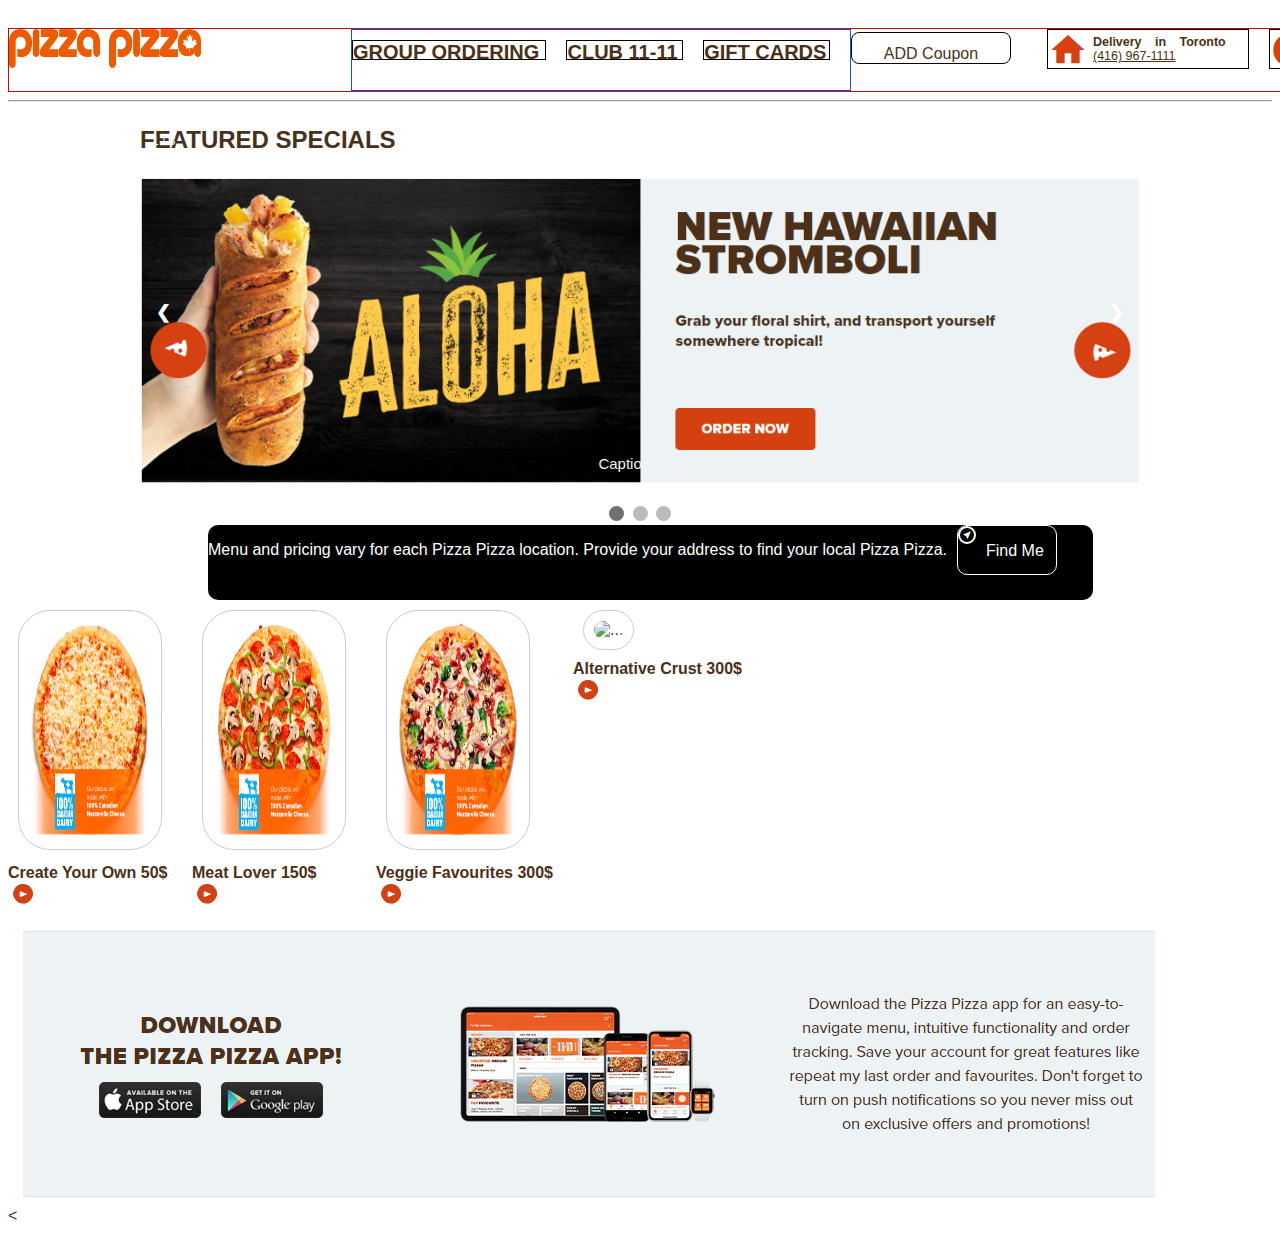
==== index.html @ 06da3849 "29/05" ====
<!DOCTYPE html>
<html lang="en">

<head>
    <title>Pizza Pizza | Projet Final</title>
    <link rel="icon" type="image/x-icon" href="ImagesExtra/favicon.png">
    <link href="https://fonts.googleapis.com/icon?family=Material+Icons" rel="stylesheet" />
    <link rel="stylesheet" href="style.css">
</head>

<body>
    <header>
        <div id="francais">Français</div>
        <!--début de top milieu -->
        <div id="topmilieu">
            <div class="logo">
                <img src="Images/Pizza.png" alt="pizza">
            </div>
            <div id="spans">
                <a id="spangroup" href="2index.html">GROUP ORDERING</a>
                <a id="spanclub" href="">CLUB 11-11</a>
                <a id="spangift" href="">GIFT CARDS</a>
            </div>
            <span id="AddCoupon">ADD Coupon</span>
            <div id="totaldelivery">
                <i class="material-icons home">home
                </i>
                <div id="btn-address">
                    <a id="address" href="">Delivery in Toronto</a>
                    <a id="cellnumber" href="">(416) 967-1111</a>
                </div>
            </div>

            <div id="totalsignin">
                <i class="material-icons account_circle
">account_circle
                </i>
                <div class=" btn-group">
                    <a id="signin" href="/user/sign-in">Sign In</a>
                    <a id="createaccount" href="/user/sign-up">Create Account</a>
                </div>
            </div>
        </div>
        <!--fin de topmilieu  -->

    </header>
    <hr>

    <!--Section slide show ( Code inspirer par https://www.w3schools.com/howto/howto_js_slideshow.asp)  -->
    <div class="slideshow-container">
        <h3 id="hspecial">FEATURED SPECIALS
        </h3>
        <!-- Full-width images with number and caption text -->
        <div class="mySlides fade">
            <div class="numbertext">1 / 3</div>
            <img src="ImagesSlideShow/SlideShowImage1.PNG" style="width:100%">
            <div class="text">Caption Text</div>
        </div>

        <div class="mySlides fade">
            <div class="numbertext">2 / 3</div>
            <img src="ImagesSlideShow/SlideShowImage2.PNG" style="width:100%">
            <div class="text">Caption Two</div>
        </div>

        <div class="mySlides fade">
            <div class="numbertext">3 / 3</div>
            <img src="ImagesSlideShow/SlideShowImage3.PNG" style="width:100%">
            <div class="text">Caption Three</div>
        </div>
        <div class="mySlides fade">
            <div class="numbertext">3 / 3</div>
            <img src="ImagesSlideShow/SlideShowImage4.PNG" style="width:100%">
            <div class="text">Caption Three</div>
        </div>
        <!-- Next and previous buttons -->
        <a class="prev" onclick="plusSlides(-1)">&#10094;</a>
        <a class="next" onclick="plusSlides(1)">&#10095;</a>
    </div>
    <br>

    <!-- The dots/circles -->
    <div style="text-align:center">
        <span class="dot" onclick="currentSlide(1)"></span>
        <span class="dot" onclick="currentSlide(2)"></span>
        <span class="dot" onclick="currentSlide(3)"></span>
    </div>

    <!-- SlideShow fini ici  -->
    <div id="blackmsgbox">
        <p id = "msgmenu">Menu and pricing vary for each Pizza Pizza location. Provide your address to find your local Pizza Pizza.</p>
        <div id="findlocal"">  
            <i class=" material-icons near_me">near_me</i>
            <p id = "pfind">Find Me</p>
        </div>

    </div>
    <div id="items-container">
        <div class="items">
        </div>
    </div>
    <!-- Les Items view ici-->
    <div id="Menu">
        <div id="Menu1">
            <p id="MenuTitle"> </p>
        </div>
        <div id="Menu2"> </div>
    </div>
    <!--Ici  -->
    <div class="imageTopFooder">
        <img src="ImagesExtra/topfooter.PNG" alt="tpf">
    </div>
</body>
<script src="script.js"></script>
<script>
    document.addEventListener('DOMContentLoaded', function () {
        initItem(); // Appele la focution ici
    });
</script>

</html>
<
---- style.css ----
* {
  font-family: Avram, sans-serif;
  color: #4c3017;
}

body {
  font-family: Avram, sans-serif;
  color: #4c3017;
}

.logo img {
  width: 12em;
  height: 2.4em;
  margin-right: 150px;

}

.logo img:hover {
  cursor: pointer;
}

header {
  display: flex;
  flex-direction: column;
  width: 100%;
}

#francais {
  margin-left: 120em;
  margin-bottom: 0.5em;
  font-size: 0.78em;
  font-family: proxima-nova, sans-serif;
  font-weight: 400;
  color: #48311b;

}

#francais:hover {
  text-decoration: underline;
  cursor: pointer;
}

/*-----------------top milieu--------------------*/
#topmilieu {
  border: 1px solid #c10b0b;
  display: flex;
  flex-direction: row;
  width: 95em;
  height: 4em;
}

#spans {
  border: 1px solid #094ef1;
  display: flex;
  flex-direction: row;
  width: 25em;
  font-weight: 799;
  padding-top: 0.5em;
  text-transform: uppercase;
  text-decoration: none;
  font-size: 1.25em;

}

#spanclub {
  border: 1px solid #000000;
  width: 6em;
  margin-right: 1em;
  height: 1em;
  text-decoration: none;
}

#spangift {
  border: 1px solid #000000;
  width: 6.52em;
  margin-right: 1em;
  height: 1em;
  text-decoration: none;
}

#spangroup {
  border: 1px solid #000000;
  width: 10em;
  margin-right: 1em;
  height: 1em;
  text-decoration: none;
}

#divbtn {
  display: flex;
  flex-direction: row;

}

#AddCoupon {
  text-align: center;
  border: 1px solid #000000;
  background-color: white;
  width: 10em;
  height: 2em;
  padding: 0.7em 0.5em;
  border-radius: 0.5em;
  font-family: Avram, sans-serif;
  color: #4c3017;
  margin-right: 1em;
  margin-top: 0.2em;
  margin-bottom: 1.5em;
}

#AddCoupon:hover {
  background-color:
    #d84414;
  color: white;
  cursor: pointer;
}

.btn-group {
  display: flex;
  flex-direction: column;
  height: 50px;
  width: 110px;
}

#totalsignin {
  display: flex;
  flex-direction: row;
  border: 1px solid #000000;
  height: 40px;
  margin-left: 20px;
}

.material-icons {
  font-size: 2.5em;
  color: #d54110;
}

#btn-address {
  display: flex;
  flex-direction: column;
  height: 50px;
  width: 160px;
  text-decoration: none;
  overflow: hidden;
  text-overflow: ellipsis;
  white-space: nowrap;
  font-size: 0.78em;
  padding: 5px;

}

#totaldelivery {
  display: flex;
  flex-direction: row;
  border: 1px solid #000000;
  height: 40px;
  margin-left: 20px;
}

#address {
  font-weight: 800;
  text-decoration: none;
  word-spacing: 10px;

}


#signin {
  font-size: 0.78em;
  text-decoration: none;
  font-weight: 800;
  background-color: white;
  border: none;

}

#createaccount {
  width: 12em;
  text-decoration: none;
  font-size: 0.9em;
  background-color: white;
  border: none;
}

#signin,
#createaccount,
#address,
#cellnumber:hover {
  cursor: pointer;

}

/*------------------fin topmilieu -------------------------*/

#hspecial {
  font-family: proxima-nova, sans-serif;
  font-weight: 800;
  text-transform: uppercase;
  color: #48311b;
  font-size: 1.5em;
}

#blackmsgbox {
  background-color: black;
  border-radius: 10px;
  display: flex;
  flex-direction: row;
  width: 70%;
  height: 75px;
  margin-left: 200px;
  
}

#findlocal {
  margin-left: 10px;
  display: flex;
  flex-direction: row;
  border: 1px solid #ffffff;
  border-radius: 10px;
  height: 50px;
  width: 100px;
}

#blackmsgbox p {
  color: white;
  transition: opacity .15s linear;
}

#pfind {
  margin-left: 10px;
}

.material-icons.near_me {
  color: white;
  border: 2px solid white;
  border-radius: 50%;
  font-size: 10px;
  width: 18px;
  height: 18px;
  display: inline-flex; /* Display as inline-flex to only take up the space it needs */
  align-items: center; /* Center the icon vertically */
  justify-content: center; /* Center the icon horizontally */
}

/* Debut du code css pour le slideshow  */
* {
  box-sizing: border-box
}

/* Slideshow container */
.slideshow-container {
  max-width: 1000px;
  position: relative;
  margin: auto;
}

/* Hide the images by default */
.mySlides {
  display: none;
}

/* Next & previous buttons */
.prev,
.next {
  cursor: pointer;
  position: absolute;
  top: 50%;
  width: auto;
  margin-top: -22px;
  padding: 16px;
  color: white;
  font-weight: bold;
  font-size: 18px;
  transition: 0.6s ease;
  border-radius: 0 3px 3px 0;
  user-select: none;
}

/* Position the "next button" to the right */
.next {
  right: 0;
  border-radius: 3px 0 0 3px;
}

/* On hover, add a black background color with a little bit see-through */
.prev:hover,
.next:hover {
  background-color: rgba(0, 0, 0, 0.8);
}

/* Caption text */
.text {
  color: #f2f2f2;
  font-size: 15px;
  padding: 8px 12px;
  position: absolute;
  bottom: 8px;
  width: 100%;
  text-align: center;
}

/* Number text (1/3 etc) */
.numbertext {
  color: #f2f2f2;
  font-size: 12px;
  padding: 8px 12px;
  position: absolute;
  top: 0;
}

/* The dots/bullets/indicators */
.dot {
  cursor: pointer;
  height: 15px;
  width: 15px;
  margin: 0 2px;
  background-color: #bbb;
  border-radius: 50%;
  display: inline-block;
  transition: background-color 0.6s ease;
}

.active,
.dot:hover {
  background-color: #717171;
}

/* Fading animation */
.fade {
  animation-name: fade;
  animation-duration: 1.5s;
}

@keyframes fade {
  from {
    opacity: .4
  }

  to {
    opacity: 1
  }
}

/*  Fin du code css pour le slideshow */


/* Css pour le menu images  */
/* Sequoya pas fini touche pas */
.imageTopff,
.item-list {
  display: flex;
  flex-direction: row;
  flex-wrap: wrap;
  justify-content: center;
}

/* 
 .item-Afficher {
   margin: 10px;
   padding: 10px;
   border: 1px solid #ccc;
   width: 15em;
   height: 20em;
    border-radius: 2em;
 } */
.card-img-top {
  margin: 10px;
  padding: 10px;
  border: 1px solid #ccc;
  width: 9em;
  height: 15em;
  border-radius: 2em;
}

.nom-prix-bouton {
  display: flex;
  flex-direction: column;
  justify-content: space-between;
  height: 100%;
}

.cart-h4 {
  margin: 0;
}

.AjouterAuPanier {
  background-color: #4CAF50;
  /* vert */
  border: none;
  color: white;
  padding: 8px 16px;
  text-align: center;
  text-decoration: none;
  display: inline-block;
  font-size: 16px;
  margin: 4px 2px;
  cursor: pointer;
}

.items-container {
  display: flex;
  flex-direction: row;
  width: 80%;
  height: 30em;
  background-color: #b4b4ee;
}

.item-Afficher {
  display: inline-block;
  /* Display items in a row */
  vertical-align: top;
  /* Align items at the top */
  margin-right: 20px;
  /* Add some margin between items */
}

.BtnAjouter {
  width: 30px;
  /* Adjust the width as needed */
  height: auto;
  /* Maintain aspect ratio */
  cursor: pointer;
}

/* Fin du code pour les menuImages  */
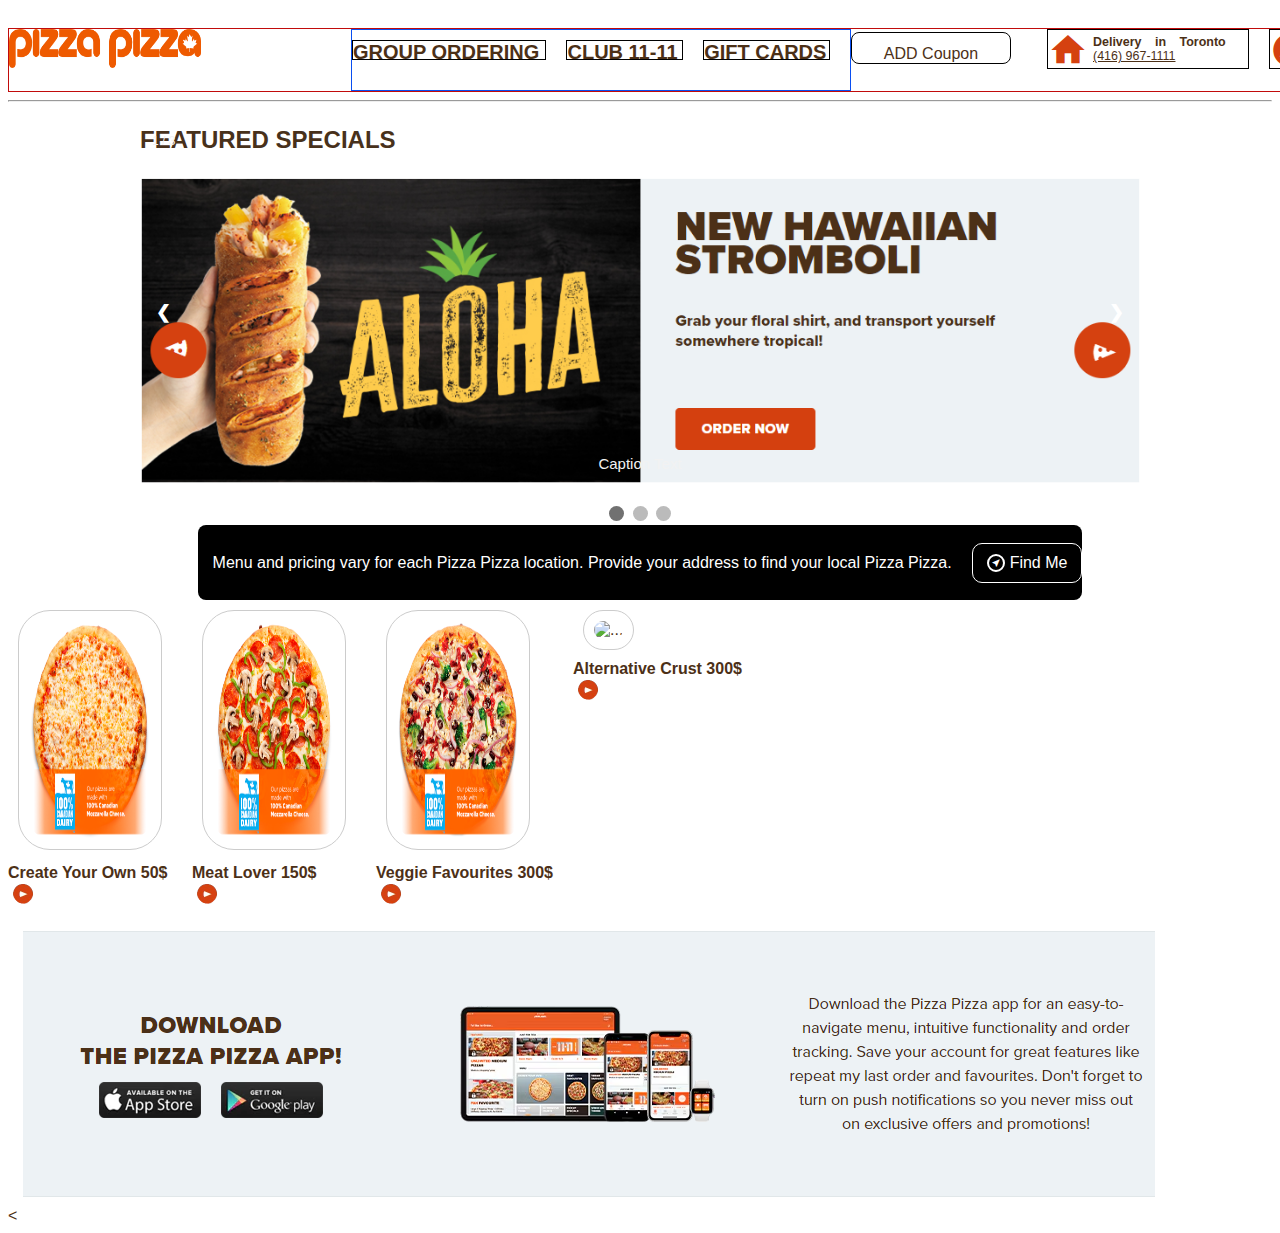
==== commit 735a972d: "30/05" ====
--- a/index.html
+++ b/index.html
@@ -19,12 +19,12 @@
             <div id="spans">
                 <a id="spangroup" href="2index.html">GROUP ORDERING</a>
                 <a id="spanclub" href="">CLUB 11-11</a>
-                <a id="spangift" href="">GIFT CARDS</a>
+                <a id="spangift" href="2index.html">GIFT CARDS</a>
             </div>
             <span id="AddCoupon">ADD Coupon</span>
             <div id="totaldelivery">
-                <i class="material-icons home">home
-                </i>
+                <a class="material-icons home" href="">home
+                </a>
                 <div id="btn-address">
                     <a id="address" href="">Delivery in Toronto</a>
                     <a id="cellnumber" href="">(416) 967-1111</a>
@@ -88,13 +88,15 @@
 
     <!-- SlideShow fini ici  -->
     <div id="blackmsgbox">
-        <p id = "msgmenu">Menu and pricing vary for each Pizza Pizza location. Provide your address to find your local Pizza Pizza.</p>
+        <p id="msgmenu">Menu and pricing vary for each Pizza Pizza location. Provide your address to find your local
+            Pizza Pizza.</p>
         <div id="findlocal"">  
             <i class=" material-icons near_me">near_me</i>
-            <p id = "pfind">Find Me</p>
+            <p id="pfind">Find Me</p>
         </div>
 
     </div>
+    <!-- Les Items view ici-->
     <div id="items-container">
         <div class="items">
         </div>
--- a/style.css
+++ b/style.css
@@ -134,6 +134,12 @@
   color: #d54110;
 }
 
+.material-icons.home {
+  font-size: 2.5em;
+  color: #d54110;
+  text-decoration: none;
+}
+
 #btn-address {
   display: flex;
   flex-direction: column;
@@ -201,34 +207,52 @@
 
 #blackmsgbox {
   background-color: black;
-  border-radius: 10px;
-  display: flex;
-  flex-direction: row;
+  border-radius: 8px;
+  display: flex;
+  justify-content: flex-start; 
+  align-items: center; 
   width: 70%;
   height: 75px;
-  margin-left: 200px;
-  
+  margin: 0 auto; 
+}
+
+#msgmenu {
+  text-align: left; 
+  margin-left: 15px; 
+
 }
 
 #findlocal {
-  margin-left: 10px;
-  display: flex;
-  flex-direction: row;
+  display: flex;
+  align-items: center;
   border: 1px solid #ffffff;
   border-radius: 10px;
-  height: 50px;
-  width: 100px;
-}
-
+  height: 40px;
+  width: 110px;
+   margin-left: 20px;
+  padding: 5px;
+  transition: background-color 0.3s; 
+}
 #blackmsgbox p {
   color: white;
-  transition: opacity .15s linear;
 }
 
 #pfind {
-  margin-left: 10px;
-}
-
+  margin-left: 5px;
+}
+
+#findlocal:hover {
+  cursor: pointer;
+  background-color: white; /* Change background color to white on hover */
+}
+
+#findlocal:hover #pfind {
+  color: black; 
+}
+#findlocal:hover .material-icons {
+  color: black; 
+   border: 2px solid black;
+}
 .material-icons.near_me {
   color: white;
   border: 2px solid white;
@@ -236,9 +260,10 @@
   font-size: 10px;
   width: 18px;
   height: 18px;
-  display: inline-flex; /* Display as inline-flex to only take up the space it needs */
-  align-items: center; /* Center the icon vertically */
-  justify-content: center; /* Center the icon horizontally */
+  display: inline-flex;
+  align-items: center;
+  justify-content: center;
+margin-left: 9px;
 }
 
 /* Debut du code css pour le slideshow  */
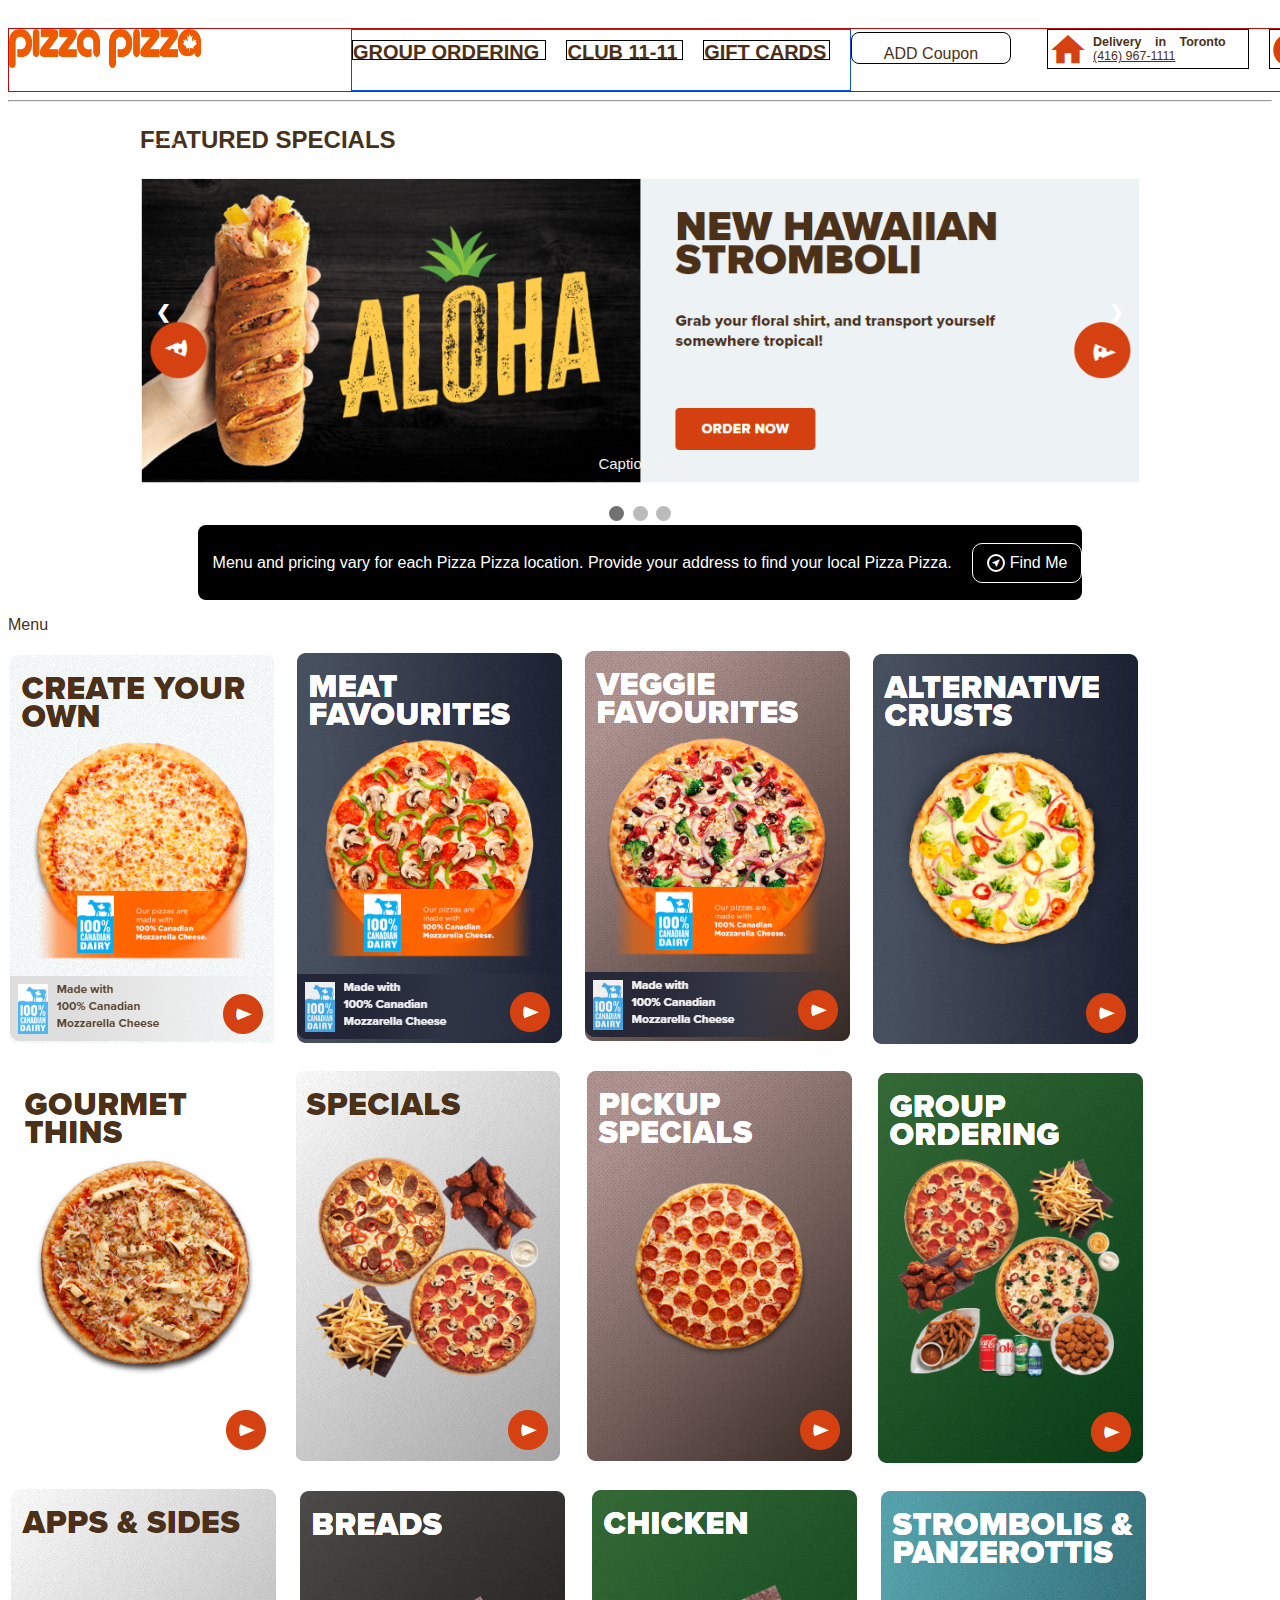
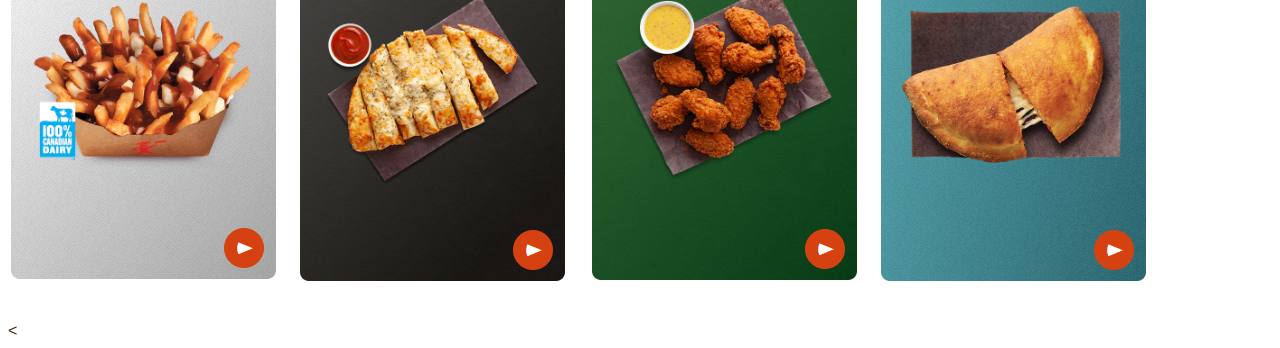
==== commit ae6b6c14: "31/05" ====
--- a/index.html
+++ b/index.html
@@ -17,9 +17,9 @@
                 <img src="Images/Pizza.png" alt="pizza">
             </div>
             <div id="spans">
-                <a id="spangroup" href="2index.html">GROUP ORDERING</a>
-                <a id="spanclub" href="">CLUB 11-11</a>
-                <a id="spangift" href="2index.html">GIFT CARDS</a>
+                <a id="spangroup" href="index.html">GROUP ORDERING</a>
+                <a id="spanclub" href="ClubIndex.html">CLUB 11-11</a>
+                <a id="spangift" href="giftindex.html">GIFT CARDS</a>
             </div>
             <span id="AddCoupon">ADD Coupon</span>
             <div id="totaldelivery">
@@ -98,6 +98,7 @@
     </div>
     <!-- Les Items view ici-->
     <div id="items-container">
+        <p id = "MenuTitle" > Menu </p>
         <div class="items">
         </div>
     </div>
@@ -109,9 +110,6 @@
         <div id="Menu2"> </div>
     </div>
     <!--Ici  -->
-    <div class="imageTopFooder">
-        <img src="ImagesExtra/topfooter.PNG" alt="tpf">
-    </div>
 </body>
 <script src="script.js"></script>
 <script>
--- a/style.css
+++ b/style.css
@@ -378,22 +378,24 @@
   justify-content: center;
 }
 
-/* 
+
  .item-Afficher {
-   margin: 10px;
+   left: 10em;
+   right: 10em;
+   /* margin: 10px;
    padding: 10px;
    border: 1px solid #ccc;
    width: 15em;
    height: 20em;
-    border-radius: 2em;
- } */
+    border-radius: 2em; */
+ }
 .card-img-top {
-  margin: 10px;
-  padding: 10px;
-  border: 1px solid #ccc;
-  width: 9em;
-  height: 15em;
-  border-radius: 2em;
+  margin: 1px;
+  /* padding: 10px; */
+  /* border: 1px solid #ccc; */
+  width: Auto;
+  height: Auto;
+  /* border-radius: 2em; */
 }
 
 .nom-prix-bouton {
@@ -422,11 +424,13 @@
 }
 
 .items-container {
+  margin-left: 2em;
+  align-items: center;
   display: flex;
   flex-direction: row;
   width: 80%;
   height: 30em;
-  background-color: #b4b4ee;
+  /* background-color: #b4b4ee; */
 }
 
 .item-Afficher {
@@ -439,7 +443,7 @@
 }
 
 .BtnAjouter {
-  width: 30px;
+  /* width: 30px; */
   /* Adjust the width as needed */
   height: auto;
   /* Maintain aspect ratio */
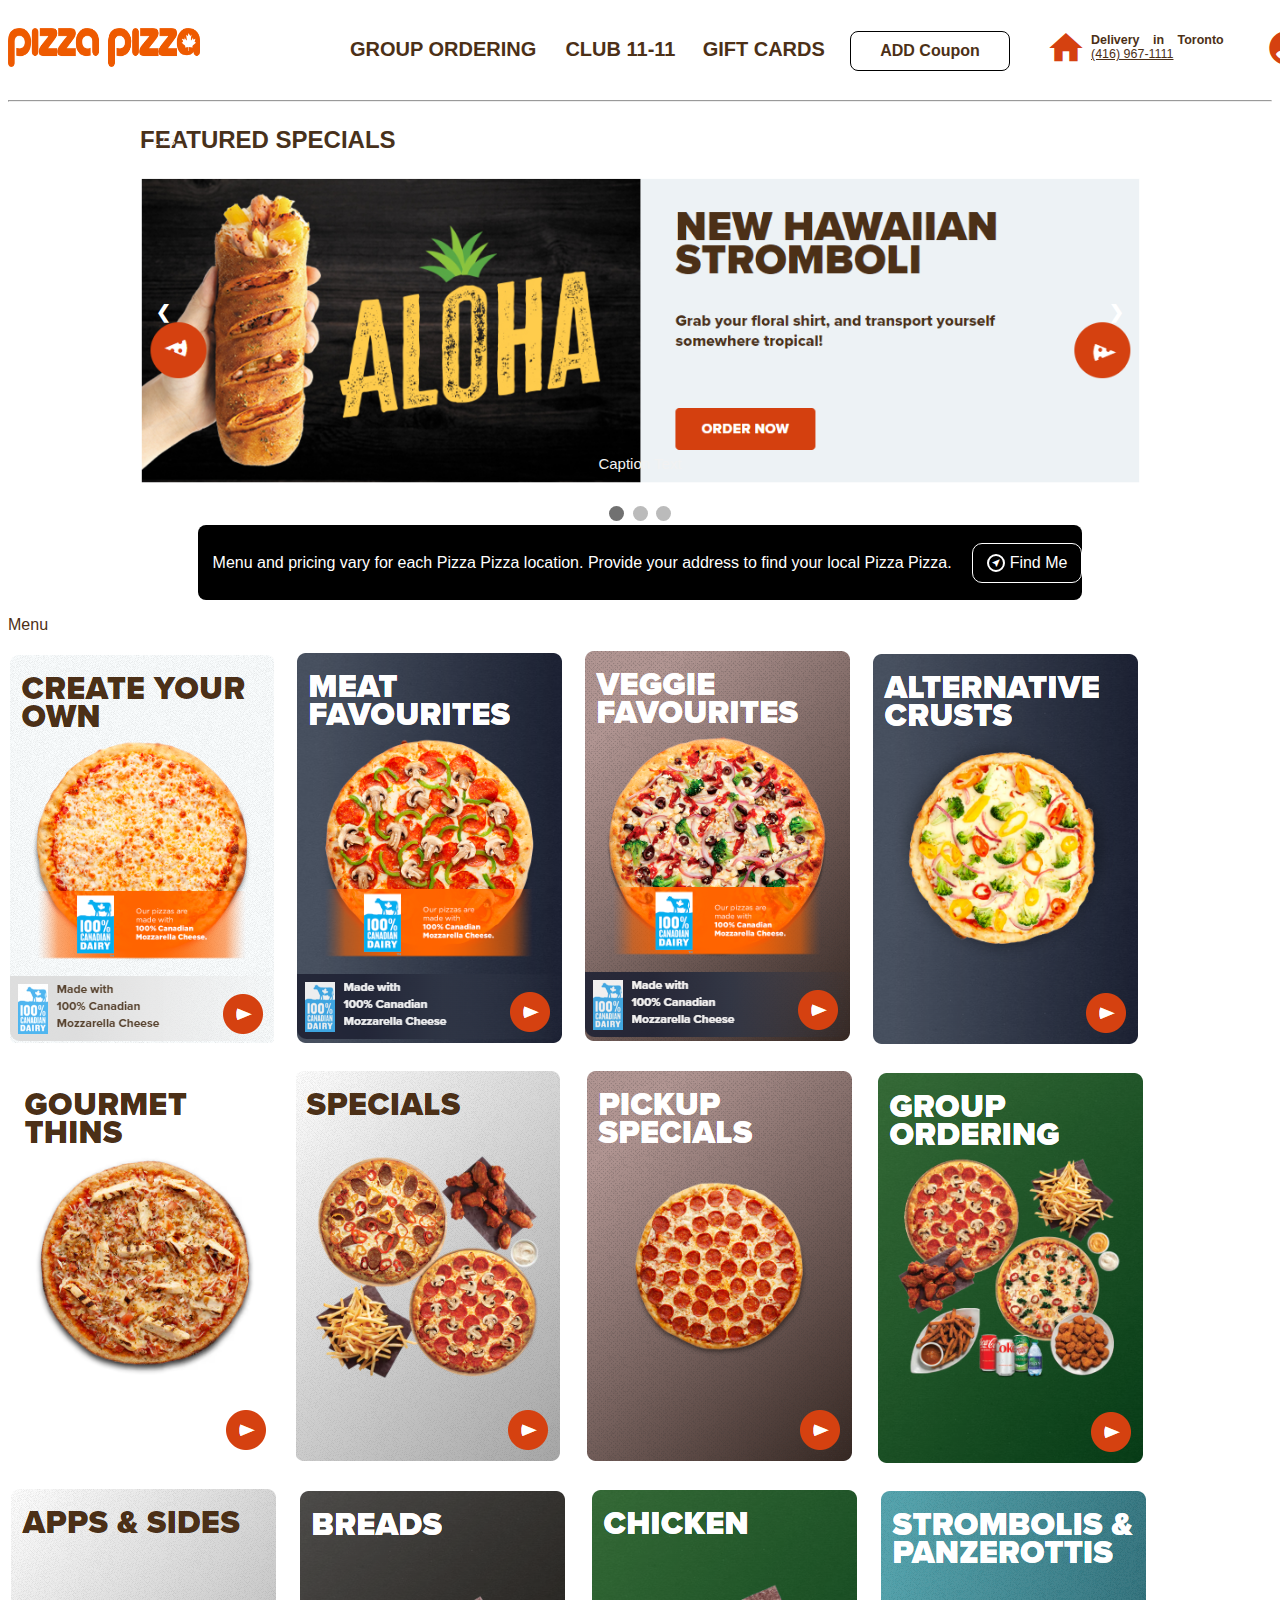
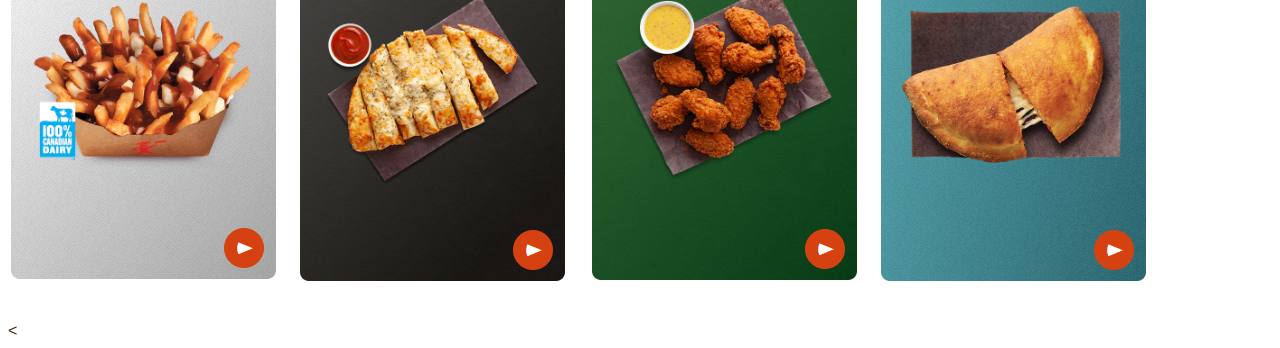
==== commit 37aa10b7: "04/06" ====
--- a/index.html
+++ b/index.html
@@ -22,6 +22,7 @@
                 <a id="spangift" href="giftindex.html">GIFT CARDS</a>
             </div>
             <span id="AddCoupon">ADD Coupon</span>
+
             <div id="totaldelivery">
                 <a class="material-icons home" href="">home
                 </a>
@@ -36,7 +37,7 @@
 ">account_circle
                 </i>
                 <div class=" btn-group">
-                    <a id="signin" href="/user/sign-in">Sign In</a>
+                    <a id="signin" href="signinindex.html">Sign In</a>
                     <a id="createaccount" href="/user/sign-up">Create Account</a>
                 </div>
             </div>
@@ -98,7 +99,7 @@
     </div>
     <!-- Les Items view ici-->
     <div id="items-container">
-        <p id = "MenuTitle" > Menu </p>
+        <p id="MenuTitle"> Menu </p>
         <div class="items">
         </div>
     </div>
--- a/style.css
+++ b/style.css
@@ -42,7 +42,6 @@
 
 /*-----------------top milieu--------------------*/
 #topmilieu {
-  border: 1px solid #c10b0b;
   display: flex;
   flex-direction: row;
   width: 95em;
@@ -50,7 +49,6 @@
 }
 
 #spans {
-  border: 1px solid #094ef1;
   display: flex;
   flex-direction: row;
   width: 25em;
@@ -63,7 +61,7 @@
 }
 
 #spanclub {
-  border: 1px solid #000000;
+
   width: 6em;
   margin-right: 1em;
   height: 1em;
@@ -71,7 +69,7 @@
 }
 
 #spangift {
-  border: 1px solid #000000;
+
   width: 6.52em;
   margin-right: 1em;
   height: 1em;
@@ -79,7 +77,7 @@
 }
 
 #spangroup {
-  border: 1px solid #000000;
+
   width: 10em;
   margin-right: 1em;
   height: 1em;
@@ -97,14 +95,15 @@
   border: 1px solid #000000;
   background-color: white;
   width: 10em;
-  height: 2em;
-  padding: 0.7em 0.5em;
+  height: 2.5em;
+  padding: 0.6em;
   border-radius: 0.5em;
   font-family: Avram, sans-serif;
   color: #4c3017;
   margin-right: 1em;
   margin-top: 0.2em;
   margin-bottom: 1.5em;
+  font-weight: 700;
 }
 
 #AddCoupon:hover {
@@ -124,7 +123,7 @@
 #totalsignin {
   display: flex;
   flex-direction: row;
-  border: 1px solid #000000;
+
   height: 40px;
   margin-left: 20px;
 }
@@ -157,7 +156,6 @@
 #totaldelivery {
   display: flex;
   flex-direction: row;
-  border: 1px solid #000000;
   height: 40px;
   margin-left: 20px;
 }
@@ -209,16 +207,16 @@
   background-color: black;
   border-radius: 8px;
   display: flex;
-  justify-content: flex-start; 
-  align-items: center; 
+  justify-content: flex-start;
+  align-items: center;
   width: 70%;
   height: 75px;
-  margin: 0 auto; 
+  margin: 0 auto;
 }
 
 #msgmenu {
-  text-align: left; 
-  margin-left: 15px; 
+  text-align: left;
+  margin-left: 15px;
 
 }
 
@@ -229,10 +227,11 @@
   border-radius: 10px;
   height: 40px;
   width: 110px;
-   margin-left: 20px;
+  margin-left: 20px;
   padding: 5px;
-  transition: background-color 0.3s; 
-}
+  transition: background-color 0.3s;
+}
+
 #blackmsgbox p {
   color: white;
 }
@@ -243,16 +242,19 @@
 
 #findlocal:hover {
   cursor: pointer;
-  background-color: white; /* Change background color to white on hover */
+  background-color: white;
+  /* Change background color to white on hover */
 }
 
 #findlocal:hover #pfind {
-  color: black; 
-}
+  color: black;
+}
+
 #findlocal:hover .material-icons {
-  color: black; 
-   border: 2px solid black;
-}
+  color: black;
+  border: 2px solid black;
+}
+
 .material-icons.near_me {
   color: white;
   border: 2px solid white;
@@ -263,7 +265,7 @@
   display: inline-flex;
   align-items: center;
   justify-content: center;
-margin-left: 9px;
+  margin-left: 9px;
 }
 
 /* Debut du code css pour le slideshow  */
@@ -379,16 +381,17 @@
 }
 
 
- .item-Afficher {
-   left: 10em;
-   right: 10em;
-   /* margin: 10px;
+.item-Afficher {
+  left: 10em;
+  right: 10em;
+  /* margin: 10px;
    padding: 10px;
    border: 1px solid #ccc;
    width: 15em;
    height: 20em;
     border-radius: 2em; */
- }
+}
+
 .card-img-top {
   margin: 1px;
   /* padding: 10px; */
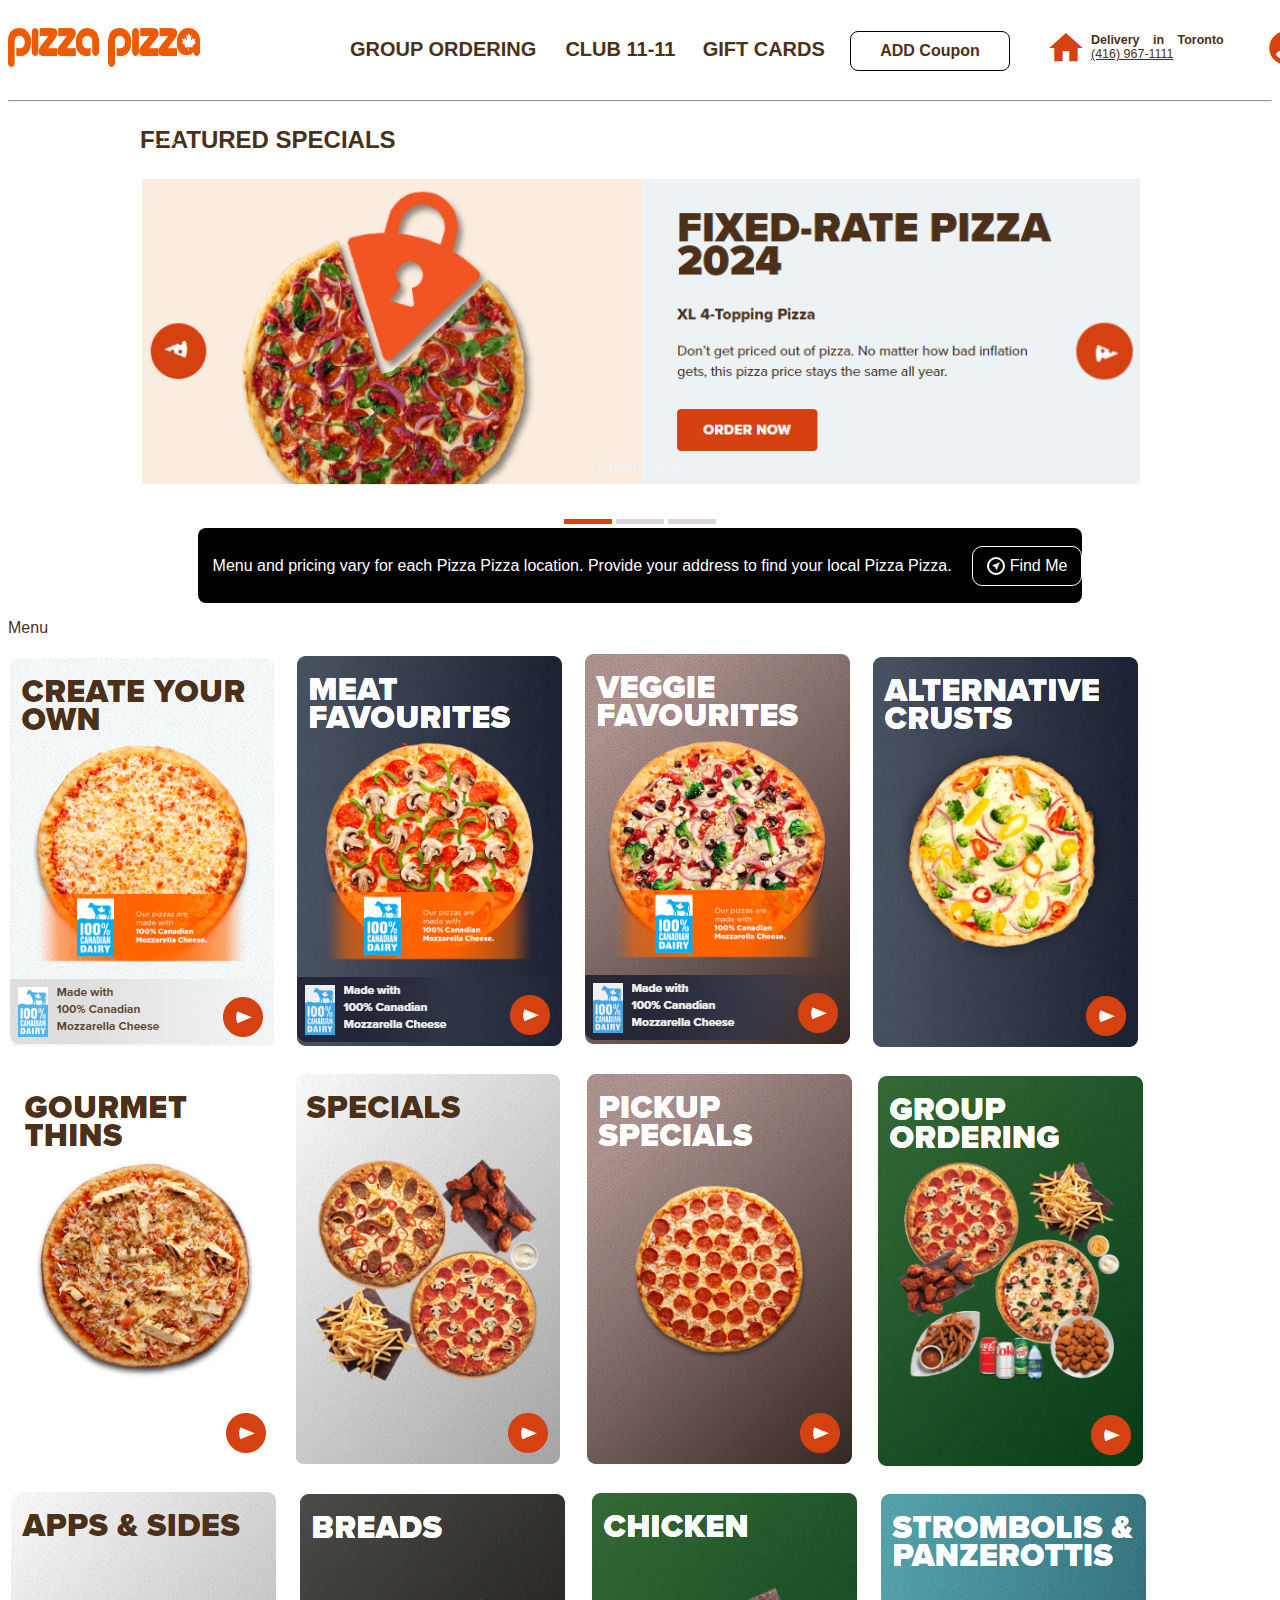
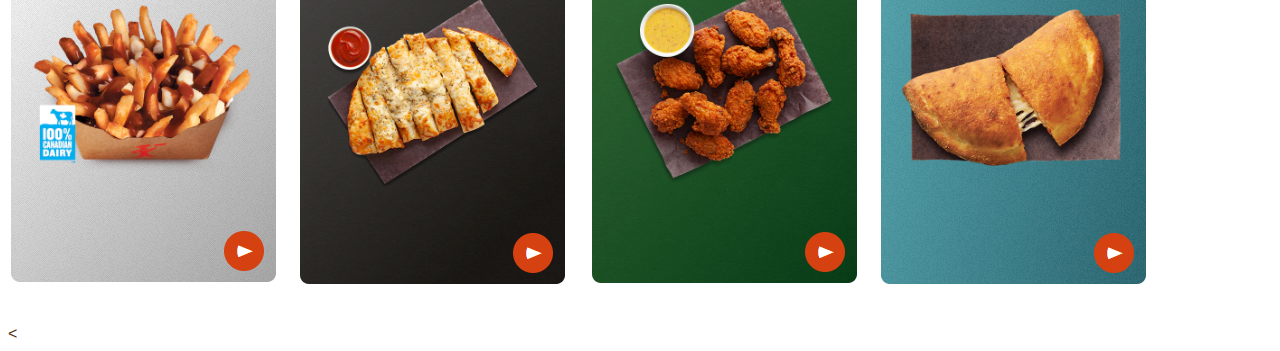
==== commit 640bfd9c: "05/06" ====
--- a/index.html
+++ b/index.html
@@ -34,11 +34,11 @@
 
             <div id="totalsignin">
                 <i class="material-icons account_circle
-">account_circle
+                ">account_circle
                 </i>
                 <div class=" btn-group">
                     <a id="signin" href="signinindex.html">Sign In</a>
-                    <a id="createaccount" href="/user/sign-up">Create Account</a>
+                    <a id="createaccount" href="SignUpIndex.html"">Create Account</a>
                 </div>
             </div>
         </div>
@@ -54,26 +54,22 @@
         <!-- Full-width images with number and caption text -->
         <div class="mySlides fade">
             <div class="numbertext">1 / 3</div>
-            <img src="ImagesSlideShow/SlideShowImage1.PNG" style="width:100%">
+            <img src="ImagesSlideShow/SlideShow1.PNG" style="width:100%">
             <div class="text">Caption Text</div>
         </div>
 
         <div class="mySlides fade">
             <div class="numbertext">2 / 3</div>
-            <img src="ImagesSlideShow/SlideShowImage2.PNG" style="width:100%">
+            <img src="ImagesSlideShow/SlideShow2.PNG" style="width:100%">
             <div class="text">Caption Two</div>
         </div>
 
         <div class="mySlides fade">
             <div class="numbertext">3 / 3</div>
-            <img src="ImagesSlideShow/SlideShowImage3.PNG" style="width:100%">
+            <img src="ImagesSlideShow/SlideShow3.PNG" style="width:100%">
             <div class="text">Caption Three</div>
         </div>
-        <div class="mySlides fade">
-            <div class="numbertext">3 / 3</div>
-            <img src="ImagesSlideShow/SlideShowImage4.PNG" style="width:100%">
-            <div class="text">Caption Three</div>
-        </div>
+      
         <!-- Next and previous buttons -->
         <a class="prev" onclick="plusSlides(-1)">&#10094;</a>
         <a class="next" onclick="plusSlides(1)">&#10095;</a>
--- a/style.css
+++ b/style.css
@@ -268,7 +268,7 @@
   margin-left: 9px;
 }
 
-/* Debut du code css pour le slideshow  */
+/* ****************************Debut du code css pour le slideshow  ***************/
 * {
   box-sizing: border-box
 }
@@ -292,18 +292,23 @@
   position: absolute;
   top: 50%;
   width: auto;
-  margin-top: -22px;
+  margin-top: -3px;
   padding: 16px;
-  color: white;
+  color: transparent;
   font-weight: bold;
   font-size: 18px;
   transition: 0.6s ease;
   border-radius: 0 3px 3px 0;
   user-select: none;
 }
-
+.prev{
+  margin-top: 1em;
+  margin-left: 1em;
+}
 /* Position the "next button" to the right */
 .next {
+  margin-top: 1em;
+  margin-right: 1em;
   right: 0;
   border-radius: 3px 0 0 3px;
 }
@@ -311,7 +316,7 @@
 /* On hover, add a black background color with a little bit see-through */
 .prev:hover,
 .next:hover {
-  background-color: rgba(0, 0, 0, 0.8);
+  /* background-color: rgba(0, 0, 0, 0.8); */
 }
 
 /* Caption text */
@@ -337,18 +342,18 @@
 /* The dots/bullets/indicators */
 .dot {
   cursor: pointer;
-  height: 15px;
-  width: 15px;
-  margin: 0 2px;
-  background-color: #bbb;
-  border-radius: 50%;
+  height: 0.3em;
+  width: 3em;
+  margin: 0 0.3emx;
+  background-color:#ded4d4;
+  border-radius: 0%;
   display: inline-block;
   transition: background-color 0.6s ease;
 }
 
 .active,
 .dot:hover {
-  background-color: #717171;
+  background-color: #d54110;
 }
 
 /* Fading animation */
@@ -427,23 +432,28 @@
 }
 
 .items-container {
-  margin-left: 2em;
+  margin-left: auto;
+  margin-right: auto; 
   align-items: center;
-  display: flex;
-  flex-direction: row;
-  width: 80%;
-  height: 30em;
+  display: grid;
+  grid-template-columns: repeat(4, 0.5fr);
+
+
+  justify-content: center;
+  
+
   /* background-color: #b4b4ee; */
 }
 
 .item-Afficher {
   display: inline-block;
-  /* Display items in a row */
+
   vertical-align: top;
-  /* Align items at the top */
   margin-right: 20px;
-  /* Add some margin between items */
-}
+  /* text-align: center;
+  flex: 0 0 calc(25% - 20px); */
+}
+
 
 .BtnAjouter {
   /* width: 30px; */
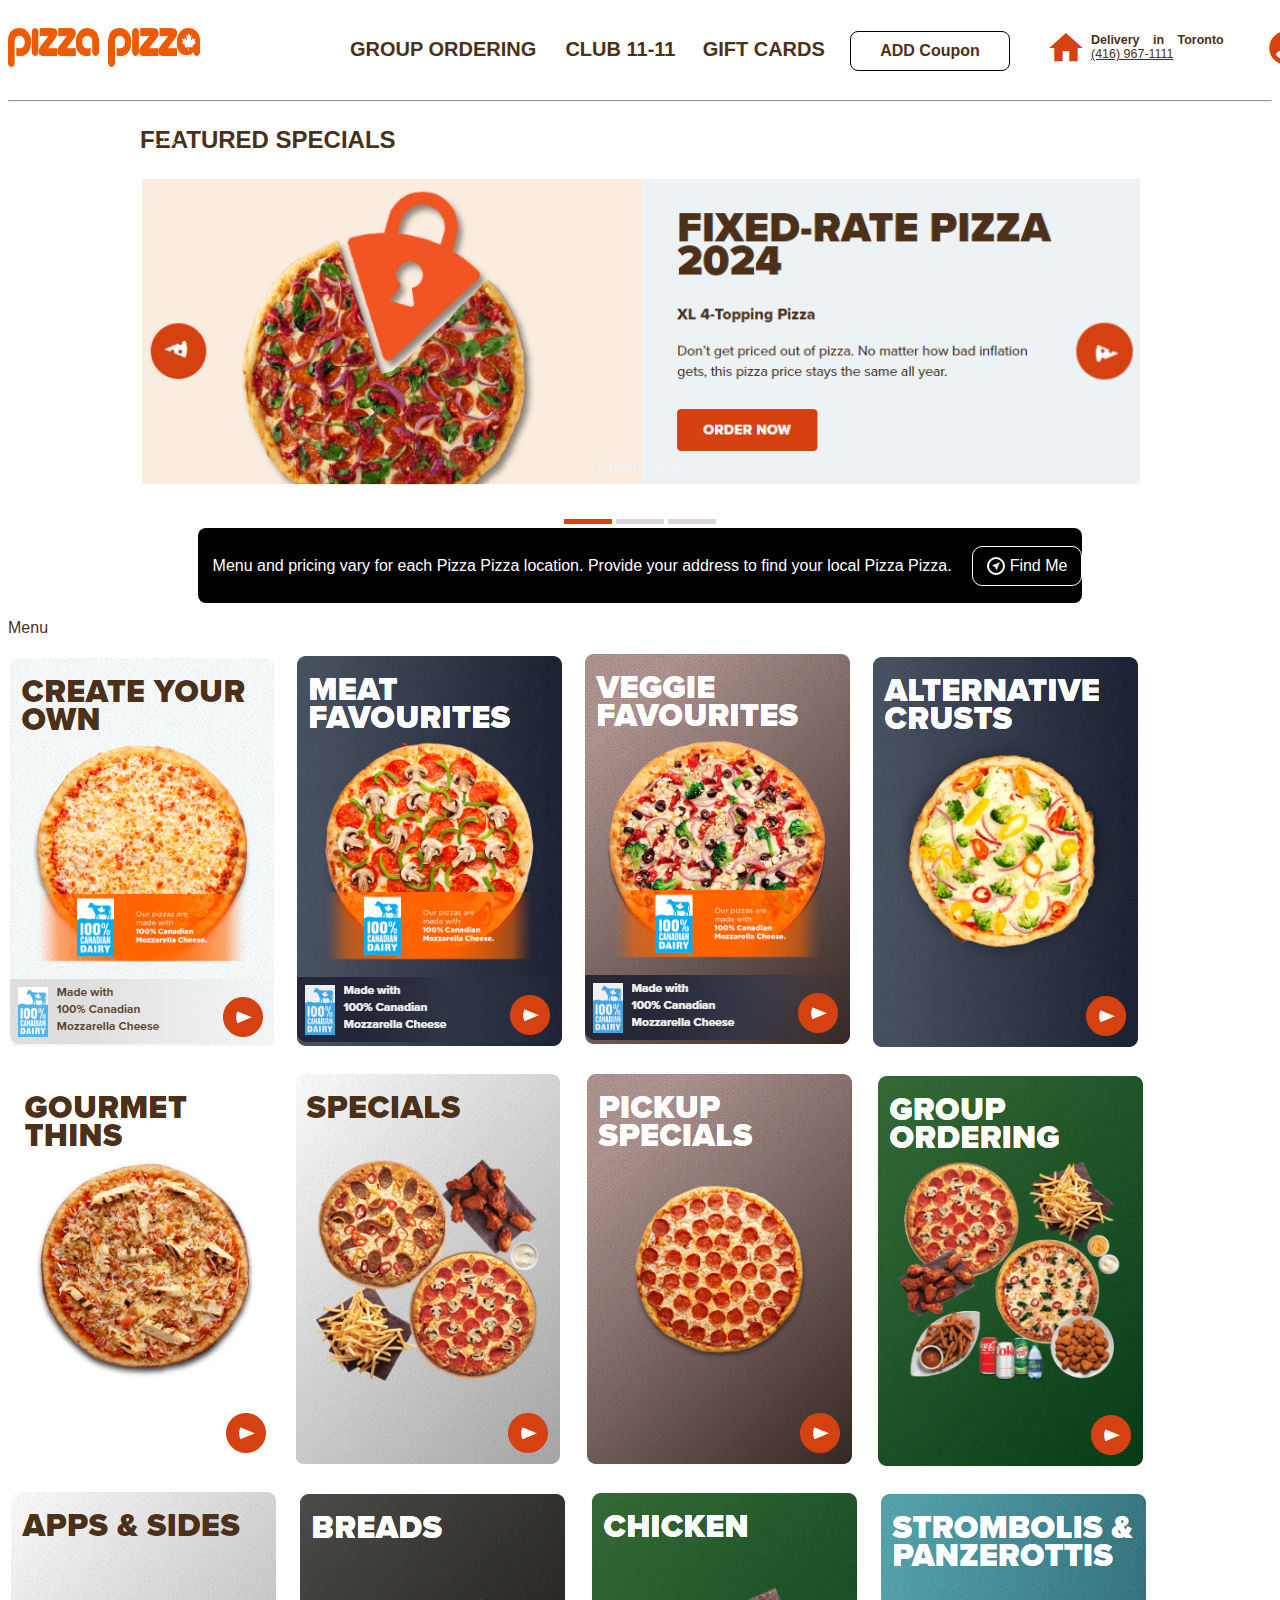
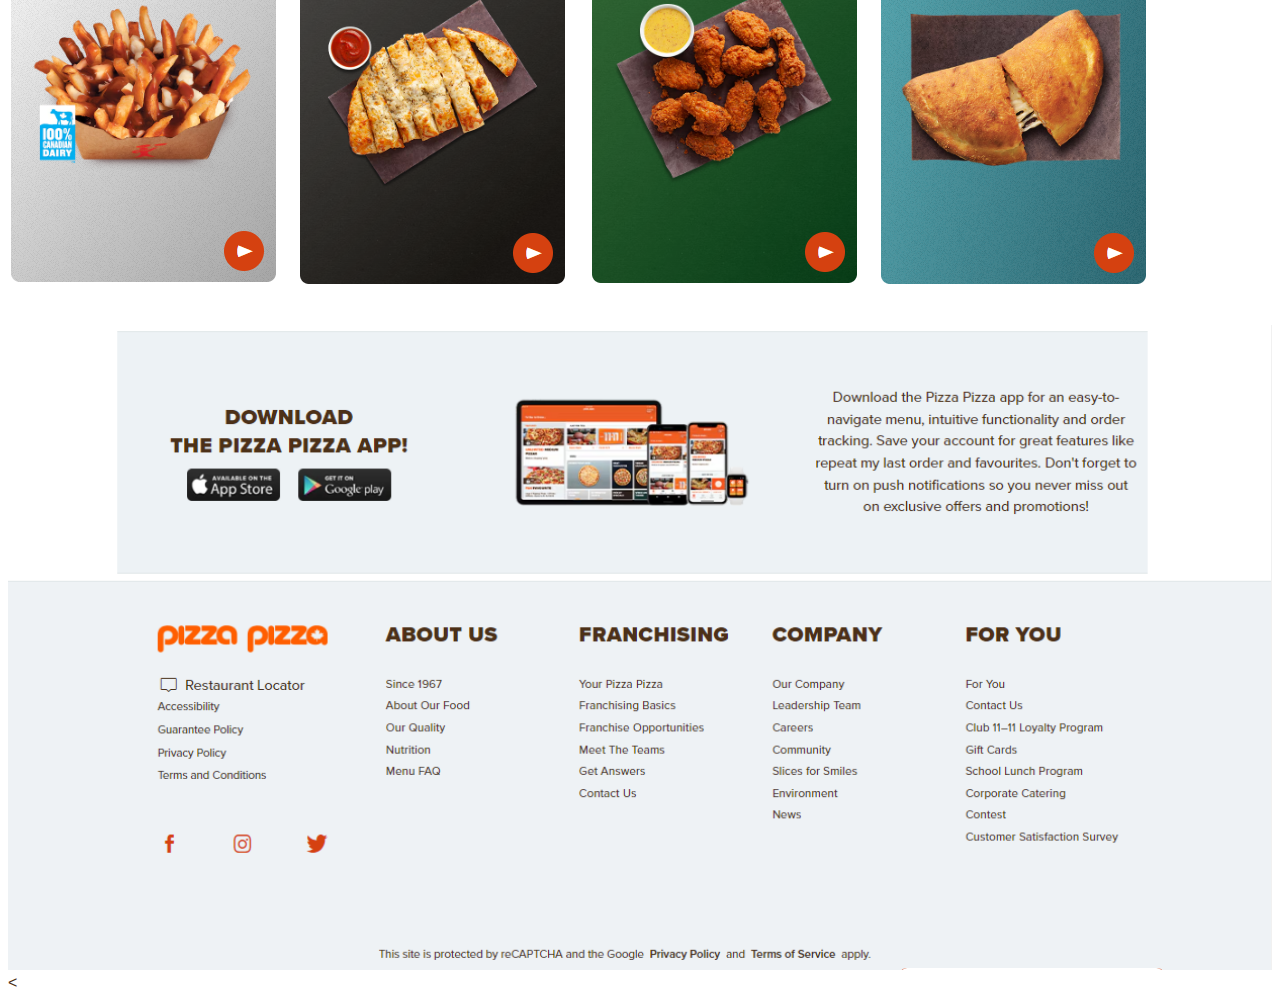
==== commit 90e3f059: "06/06" ====
--- a/index.html
+++ b/index.html
@@ -106,6 +106,9 @@
         </div>
         <div id="Menu2"> </div>
     </div>
+    <div id = "ImageFooter">
+        <img src="ImageFooter.PNG" >
+    </div>
     <!--Ici  -->
 </body>
 <script src="script.js"></script>
--- a/style.css
+++ b/style.css
@@ -432,7 +432,8 @@
 }
 
 .items-container {
-  margin-left: auto;
+  margin-left: 10em;
+  /* margin-left: auto; */
   margin-right: auto; 
   align-items: center;
   display: grid;
@@ -463,4 +464,9 @@
   cursor: pointer;
 }
 
-/* Fin du code pour les menuImages  */+/* Fin du code pour les menuImages  */
+
+#ImageFooter img{
+  width: 100%;
+  height: auto;
+}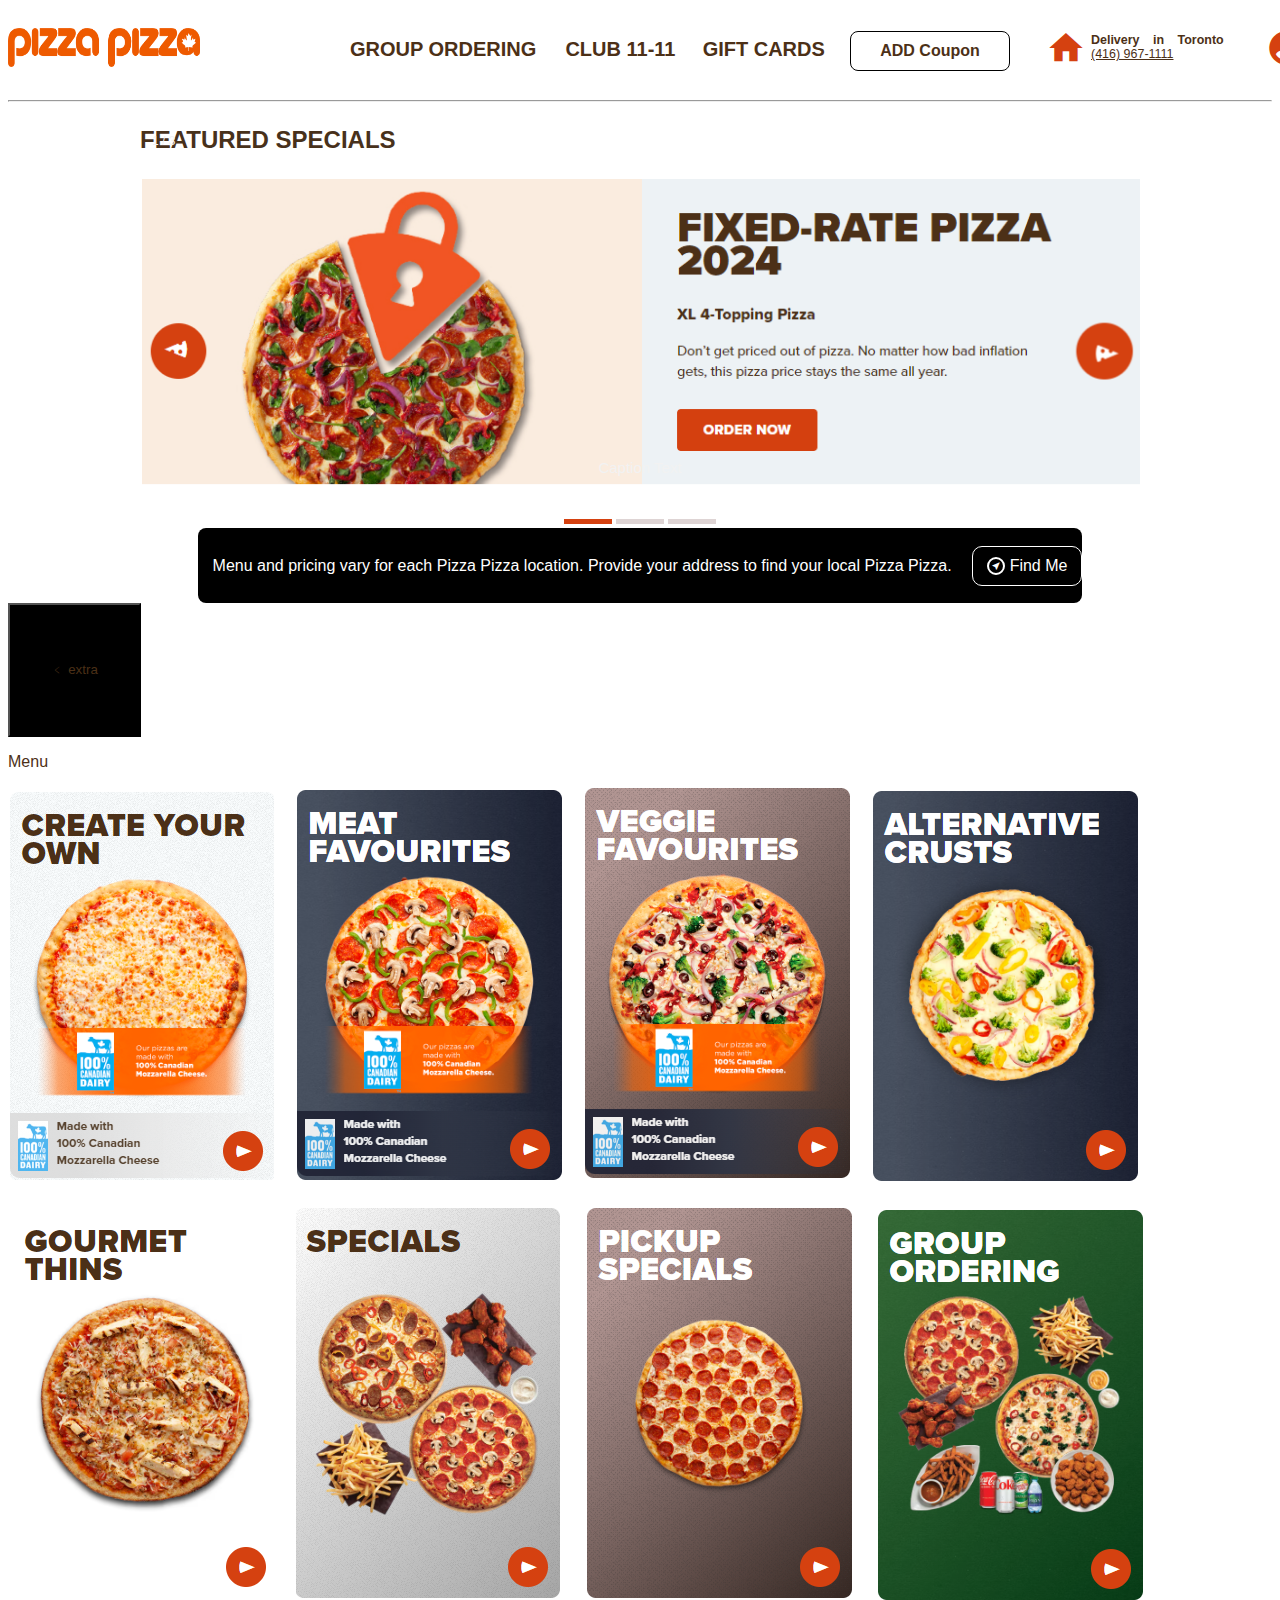
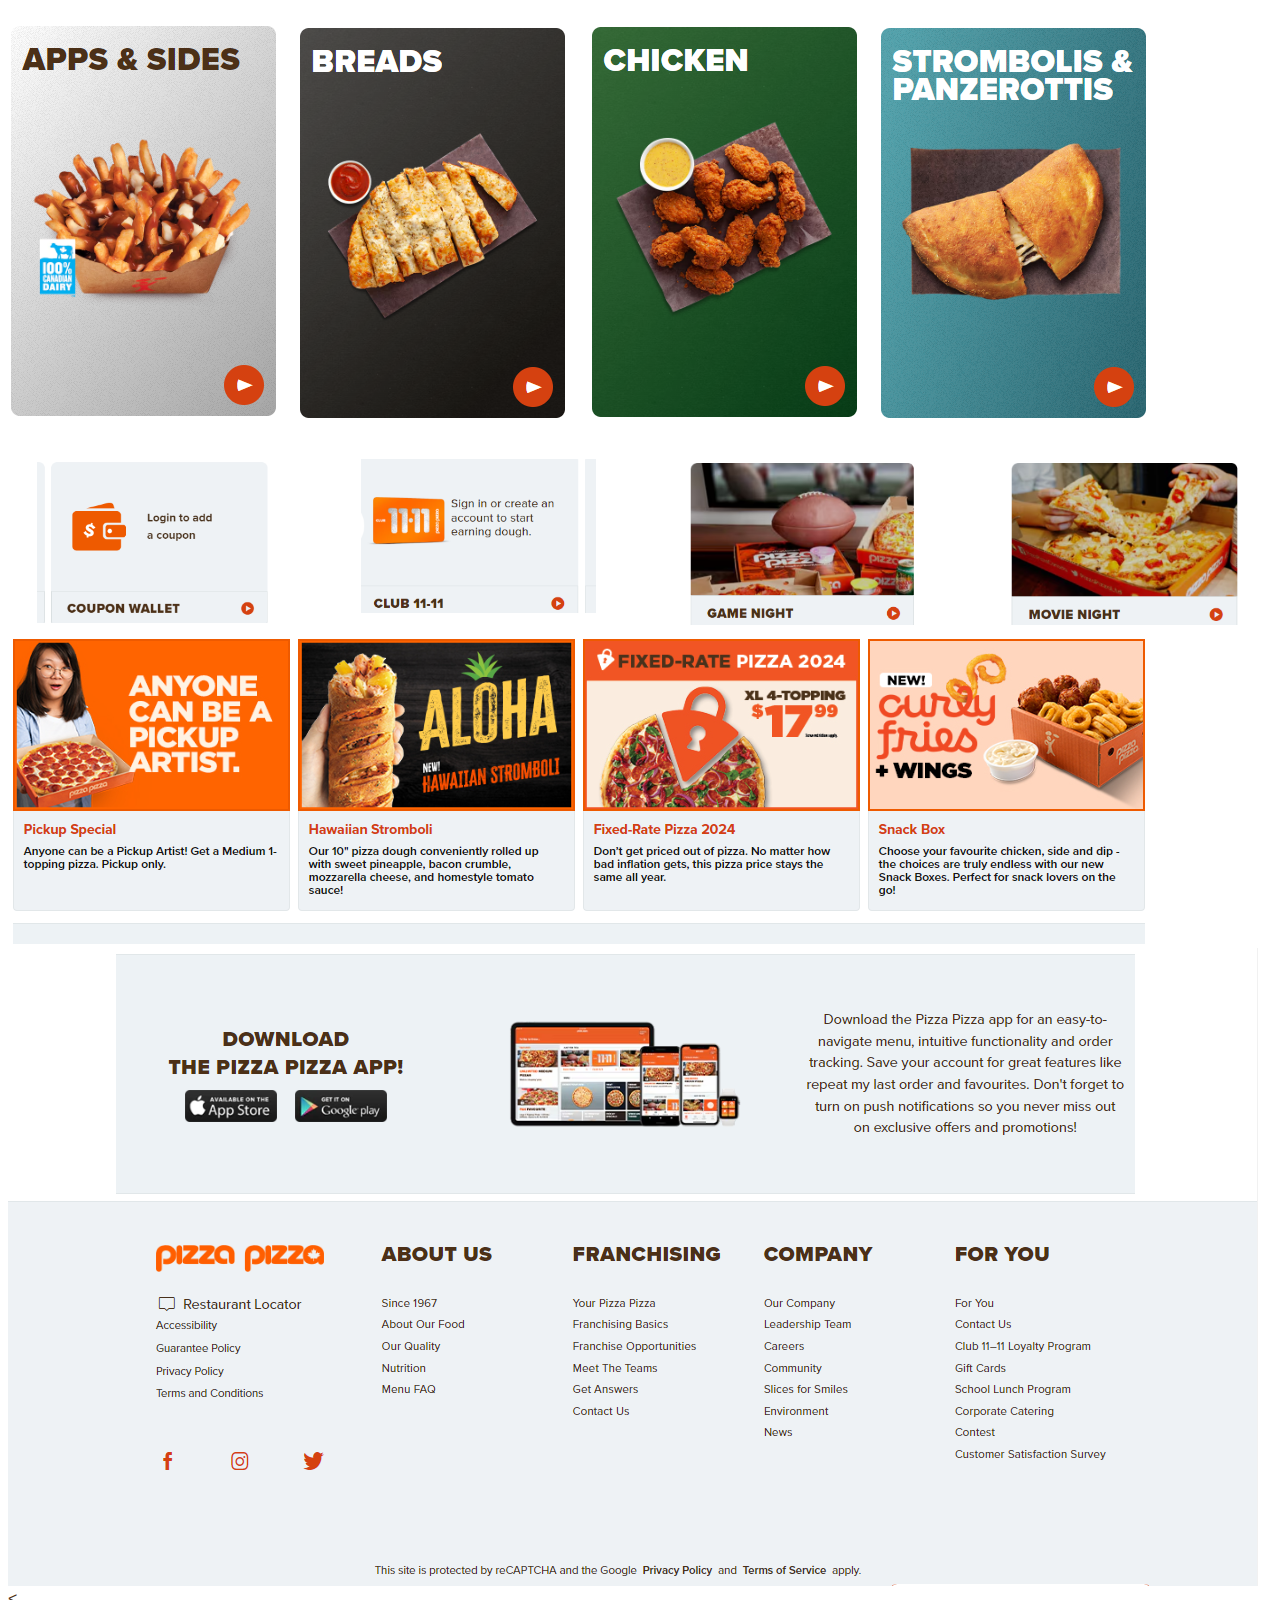
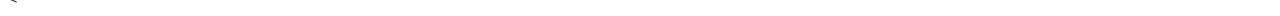
==== commit 26def8d6: "06/06 2PM" ====
--- a/index.html
+++ b/index.html
@@ -48,75 +48,130 @@
     <hr>
 
     <!--Section slide show ( Code inspirer par https://www.w3schools.com/howto/howto_js_slideshow.asp)  -->
-    <div class="slideshow-container">
-        <h3 id="hspecial">FEATURED SPECIALS
-        </h3>
-        <!-- Full-width images with number and caption text -->
-        <div class="mySlides fade">
-            <div class="numbertext">1 / 3</div>
-            <img src="ImagesSlideShow/SlideShow1.PNG" style="width:100%">
-            <div class="text">Caption Text</div>
-        </div>
+    <div class=" slideshow-container">
+                        <h3 id="hspecial">FEATURED SPECIALS
+                        </h3>
+                        <!-- Full-width images with number and caption text -->
+                        <div class="mySlides fade">
+                            <div class="numbertext">1 / 3</div>
+                            <img src="ImagesSlideShow/SlideShow1.PNG" style="width:100%">
+                            <div class="text">Caption Text</div>
+                        </div>
 
-        <div class="mySlides fade">
-            <div class="numbertext">2 / 3</div>
-            <img src="ImagesSlideShow/SlideShow2.PNG" style="width:100%">
-            <div class="text">Caption Two</div>
-        </div>
+                        <div class="mySlides fade">
+                            <div class="numbertext">2 / 3</div>
+                            <img src="ImagesSlideShow/SlideShow2.PNG" style="width:100%">
+                            <div class="text">Caption Two</div>
+                        </div>
 
-        <div class="mySlides fade">
-            <div class="numbertext">3 / 3</div>
-            <img src="ImagesSlideShow/SlideShow3.PNG" style="width:100%">
-            <div class="text">Caption Three</div>
-        </div>
-      
-        <!-- Next and previous buttons -->
-        <a class="prev" onclick="plusSlides(-1)">&#10094;</a>
-        <a class="next" onclick="plusSlides(1)">&#10095;</a>
-    </div>
-    <br>
+                        <div class="mySlides fade">
+                            <div class="numbertext">3 / 3</div>
+                            <img src="ImagesSlideShow/SlideShow3.PNG" style="width:100%">
+                            <div class="text">Caption Three</div>
+                        </div>
 
-    <!-- The dots/circles -->
-    <div style="text-align:center">
-        <span class="dot" onclick="currentSlide(1)"></span>
-        <span class="dot" onclick="currentSlide(2)"></span>
-        <span class="dot" onclick="currentSlide(3)"></span>
-    </div>
+                        <!-- Next and previous buttons -->
+                        <a class="prev" onclick="plusSlides(-1)">&#10094;</a>
+                        <a class="next" onclick="plusSlides(1)">&#10095;</a>
+                </div>
+                <br>
 
-    <!-- SlideShow fini ici  -->
-    <div id="blackmsgbox">
-        <p id="msgmenu">Menu and pricing vary for each Pizza Pizza location. Provide your address to find your local
-            Pizza Pizza.</p>
-        <div id="findlocal"">  
+                <!-- The dots/circles -->
+                <div style="text-align:center">
+                    <span class="dot" onclick="currentSlide(1)"></span>
+                    <span class="dot" onclick="currentSlide(2)"></span>
+                    <span class="dot" onclick="currentSlide(3)"></span>
+                </div>
+
+                <!-- SlideShow fini ici  -->
+                <div id="blackmsgbox">
+                    <p id="msgmenu">Menu and pricing vary for each Pizza Pizza location. Provide your address to find
+                        your local
+                        Pizza Pizza.</p>
+                    <div id="findlocal"">  
             <i class=" material-icons near_me">near_me</i>
-            <p id="pfind">Find Me</p>
-        </div>
+                        <p id="pfind">Find Me</p>
+                    </div>
 
-    </div>
-    <!-- Les Items view ici-->
-    <div id="items-container">
-        <p id="MenuTitle"> Menu </p>
-        <div class="items">
-        </div>
-    </div>
-    <!-- Les Items view ici-->
-    <div id="Menu">
-        <div id="Menu1">
-            <p id="MenuTitle"> </p>
-        </div>
-        <div id="Menu2"> </div>
-    </div>
-    <div id = "ImageFooter">
-        <img src="ImageFooter.PNG" >
-    </div>
-    <!--Ici  -->
-</body>
-<script src="script.js"></script>
-<script>
-    document.addEventListener('DOMContentLoaded', function () {
-        initItem(); // Appele la focution ici
-    });
-</script>
+                </div>
+                <div id="BtnPanier">
+                    <a href="PanierIndex.html">
+                        <button class="BtnP">
+
+
+                            <h id="Panier""><span id = " red"> ﹤ </span> extra</h>
+                        </button>
+                    </a>
+                </div>
+                <!-- Les Items view ici-->
+                <div id="items-container">
+                    <p id="MenuTitle"> Menu </p>
+                    <div class="items">
+                    </div>
+                </div>
+                <!-- Les Items view ici-->
+                <div id="Menu">
+                    <div id="Menu1">
+                        <p id="MenuTitle"> </p>
+                    </div>
+                    <div id="Menu2"> </div>
+                </div>
+                <link rel="stylesheet" href="https://unpkg.com/swiper/swiper-bundle.min.css">
+                <title>Swiper Slide</title>
+                <style>
+                    .swiper-container {
+                        width: 100%;
+                        height: 100%;
+                    }
+
+                    .swiper-slide {
+                        text-align: center;
+                        font-size: 18px;
+                        background: #fff;
+                        /* Other styles for the small rectangles */
+                    }
+
+                    .swiper-slide img {
+                        max-width: 80%;
+                        height: auto;
+                    }
+                </style>
+                </head>
+
+                <body>
+                    <div class="swiper-container">
+                        <div class="swiper-wrapper">
+                            <div class="swiper-slide"><img src="SwiperSlide1/SwiperSlide4.PNG" alt="Image 4"></div>
+                            <div class="swiper-slide"><img src="SwiperSlide1/SwiperSlide5.PNG" alt="Image 5"></div>
+                            <div class="swiper-slide"><img src="SwiperSlide1/SwiperSlide1.PNG" alt="Image 1"></div>
+                            <div class="swiper-slide"><img src="SwiperSlide1/SwiperSlide2.PNG" alt="Image 2"></div>
+                            <div class="swiper-slide"><img src="SwiperSlide1/SwiperSlide3.PNG" alt="Image 3"></div>
+                            <div class="swiper-slide"><img src="SwiperSlide1/SwiperSlide1.PNG" alt="Image 6"></div>
+                        </div>
+                    </div>
+
+                    <script src="https://unpkg.com/swiper/swiper-bundle.min.js"></script>
+                    <script>
+                        var swiper = new Swiper('.swiper-container', {
+                            slidesPerView: 4,
+                            spaceBetween: 30,
+                            loop: false
+                        });
+                    </script>
+                    <div id="ImageFooter1">
+                        <img src="ImageFooter2.PNG">
+                    </div>
+                    <div id="ImageFooter2">
+                        <img src="ImageFooter.PNG">
+                    </div>
+                    <!--Ici  -->
+                </body>
+                <script src="script.js"></script>
+                <script>
+                    document.addEventListener('DOMContentLoaded', function () {
+                        initItem(); // Appele la focution ici
+                    });
+                </script>
 
 </html>
 <--- a/style.css
+++ b/style.css
@@ -275,6 +275,7 @@
 
 /* Slideshow container */
 .slideshow-container {
+  
   max-width: 1000px;
   position: relative;
   margin: auto;
@@ -469,4 +470,16 @@
 #ImageFooter img{
   width: 100%;
   height: auto;
+}
+
+#ImageFooter2 img{
+  margin-left: auto;
+  margin-right: auto;
+}
+
+.BtnP{
+  background-color: black;
+  color: transparent;
+  height: 10em;
+  width: 10em;
 }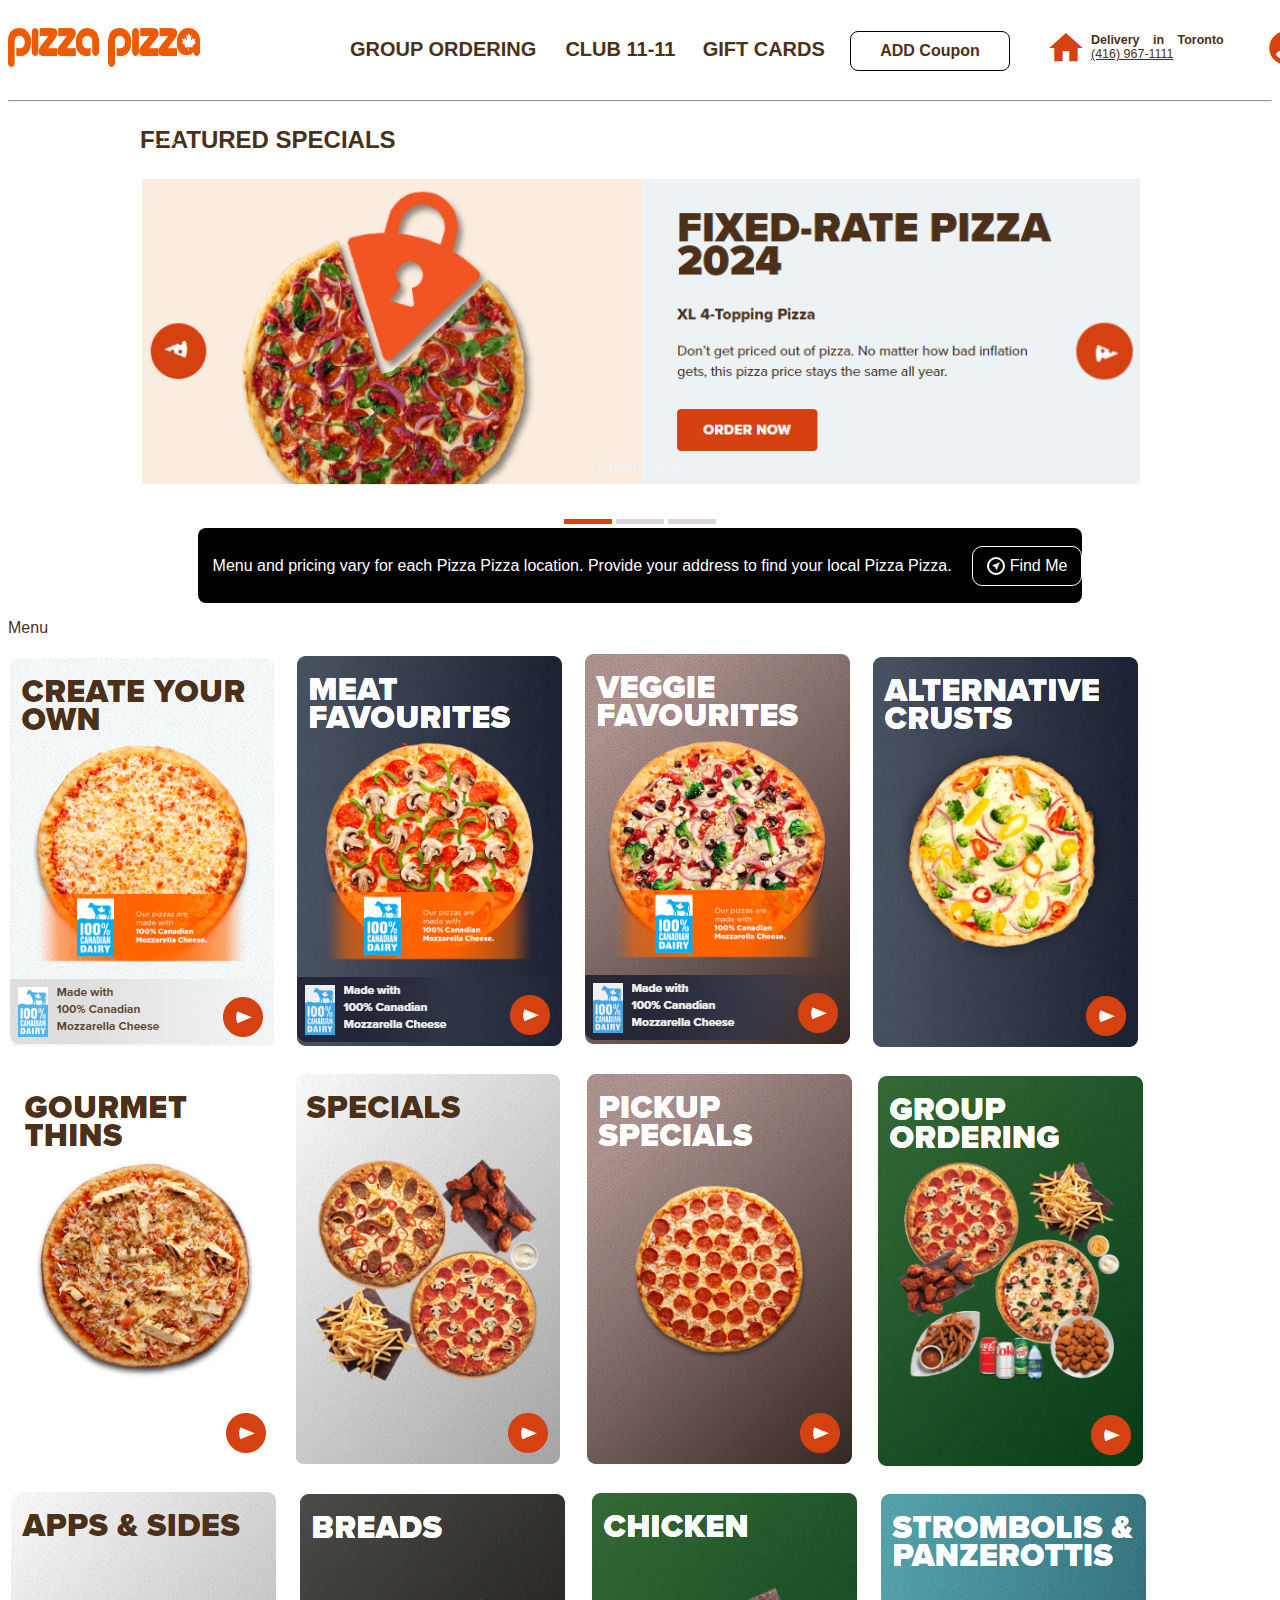
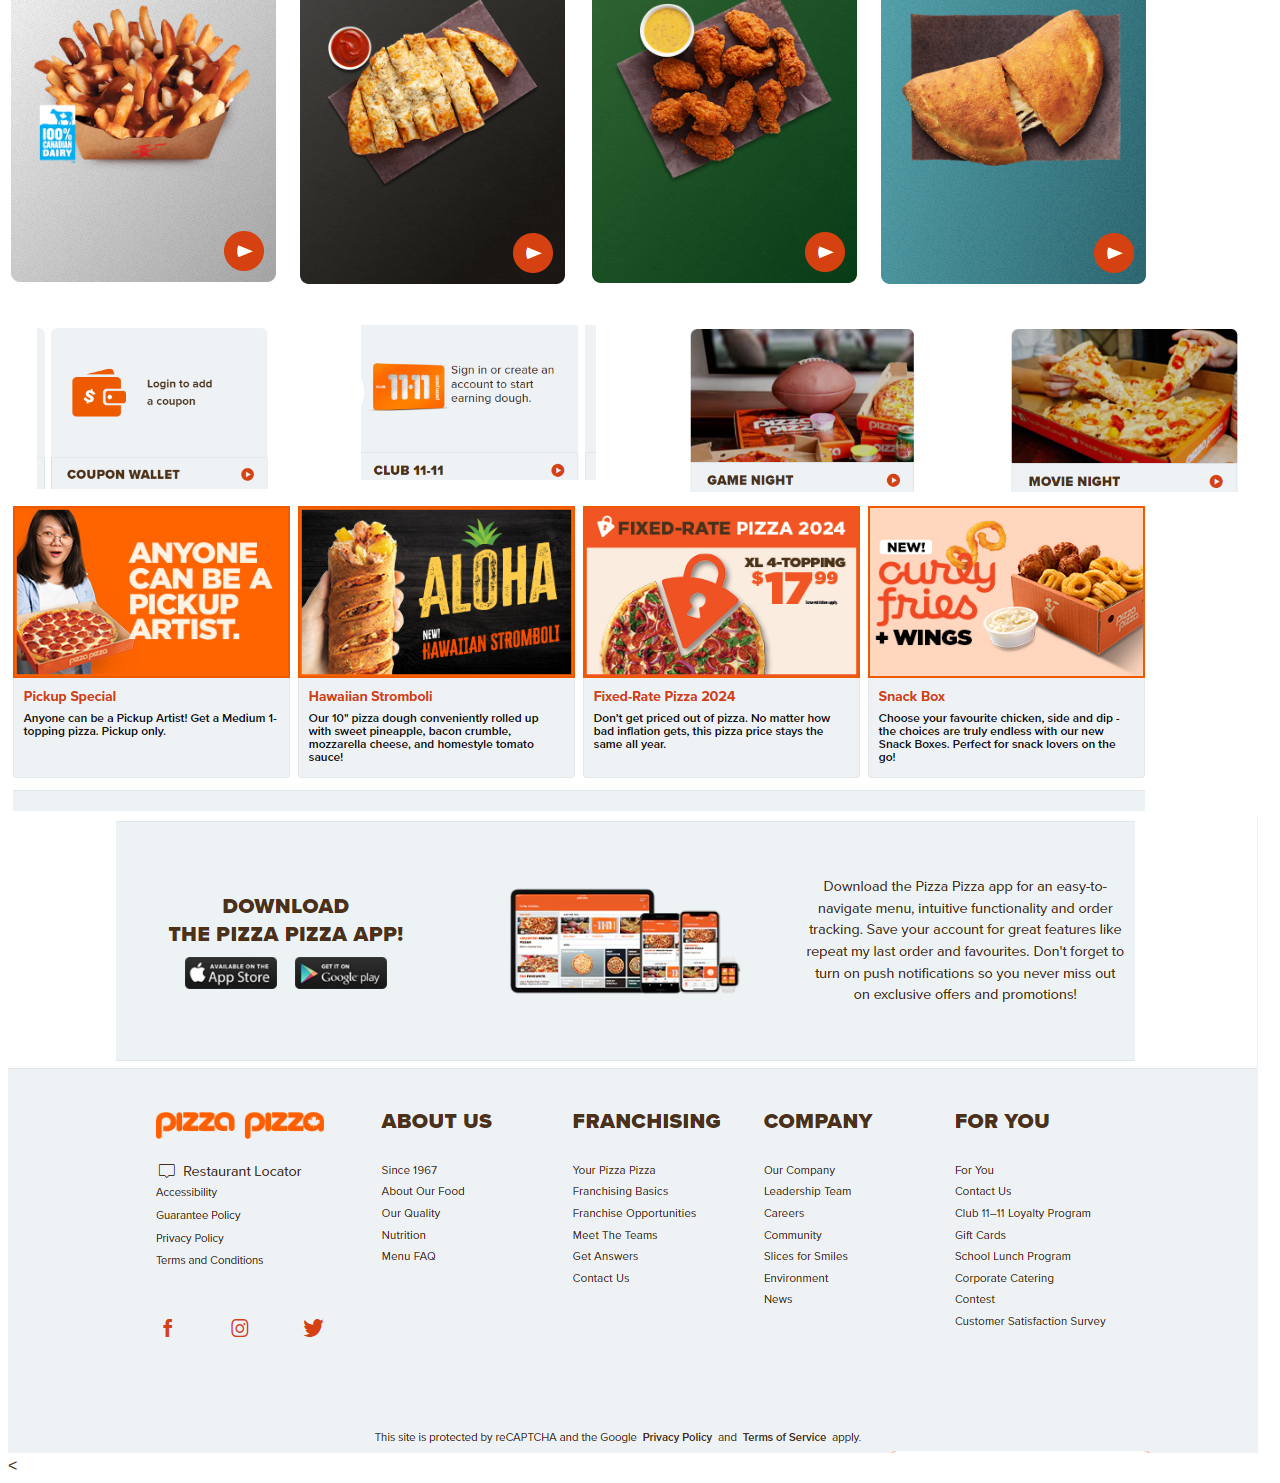
==== commit c2374ba5: "07/06" ====
--- a/index.html
+++ b/index.html
@@ -17,7 +17,7 @@
                 <img src="Images/Pizza.png" alt="pizza">
             </div>
             <div id="spans">
-                <a id="spangroup" href="index.html">GROUP ORDERING</a>
+                <a id="spangroup" href="GroupOrderingIndex.html">GROUP ORDERING</a>
                 <a id="spanclub" href="ClubIndex.html">CLUB 11-11</a>
                 <a id="spangift" href="giftindex.html">GIFT CARDS</a>
             </div>
@@ -94,7 +94,7 @@
                     </div>
 
                 </div>
-                <div id="BtnPanier">
+                <!-- <div id="BtnPanier">
                     <a href="PanierIndex.html">
                         <button class="BtnP">
 
@@ -102,13 +102,17 @@
                             <h id="Panier""><span id = " red"> ﹤ </span> extra</h>
                         </button>
                     </a>
-                </div>
+                </div> -->
+    <div id = "Coter">
+        <!-- <img scr = "ImageBland.PNG" alt = "erreur"> -->
                 <!-- Les Items view ici-->
                 <div id="items-container">
                     <p id="MenuTitle"> Menu </p>
                     <div class="items">
                     </div>
                 </div>
+        <!-- <img scr = "ImageBland.PNG" alt = "erreur"> -->
+    </div>
                 <!-- Les Items view ici-->
                 <div id="Menu">
                     <div id="Menu1">
